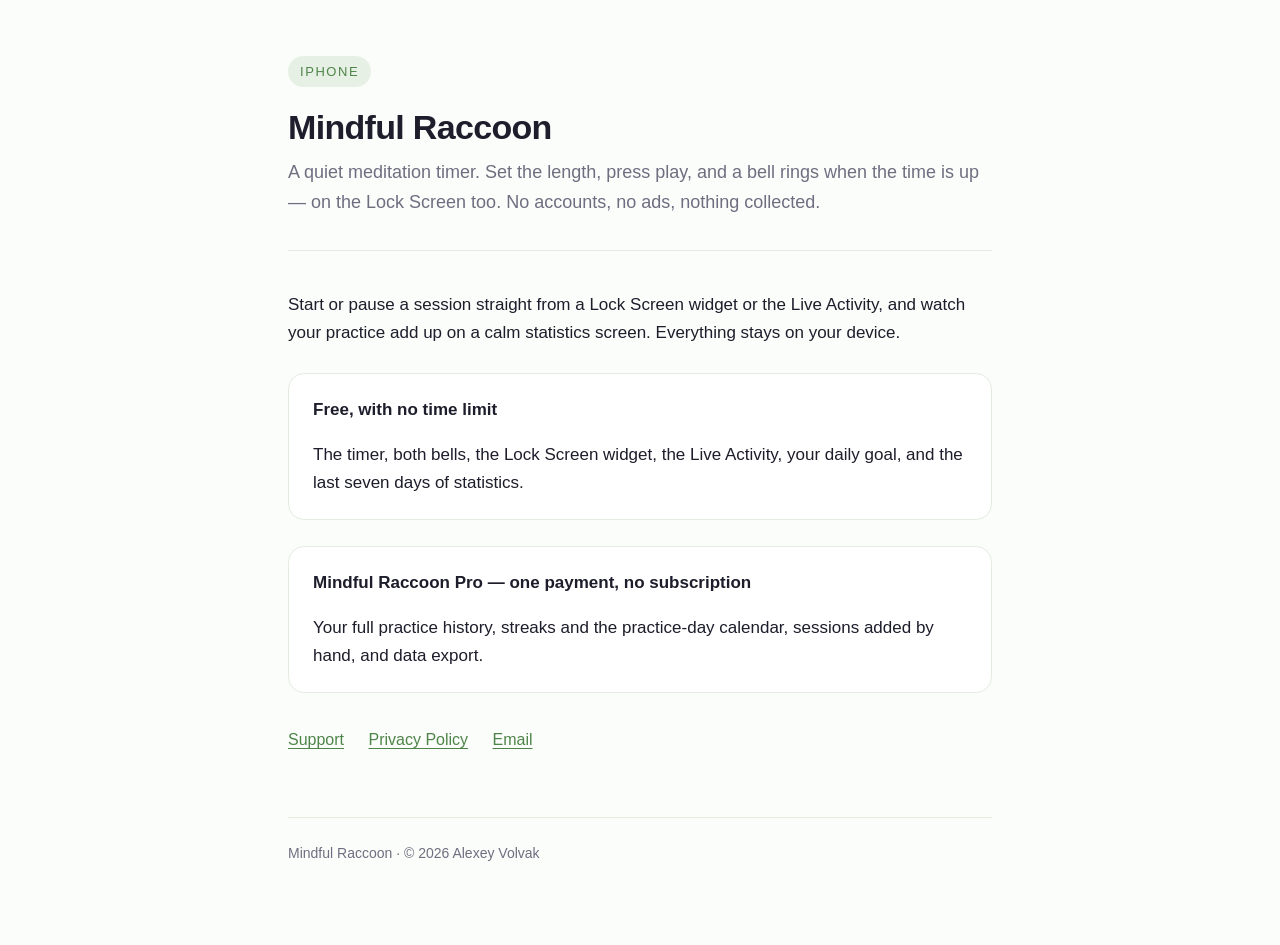
==== index.html @ 98d39226 "Mindful Raccoon: support and privacy pages" ====
<!doctype html>
<html lang="en">
<head>
<meta charset="utf-8">
<meta name="viewport" content="width=device-width, initial-scale=1">
<title>Mindful Raccoon — a quiet meditation timer</title>
<meta name="description" content="A calm, no-frills meditation timer for iPhone. No accounts, no ads, no data collection.">
<link rel="stylesheet" href="style.css">
</head>
<body>
<div class="wrap">

<header>
  <span class="mark">iPhone</span>
  <h1>Mindful Raccoon</h1>
  <p class="lede">A quiet meditation timer. Set the length, press play, and a bell
  rings when the time is up — on the Lock Screen too. No accounts, no ads, nothing
  collected.</p>
</header>

<p>Start or pause a session straight from a Lock Screen widget or the Live Activity,
and watch your practice add up on a calm statistics screen. Everything stays on your
device.</p>

<div class="card">
  <h3>Free, with no time limit</h3>
  <p>The timer, both bells, the Lock Screen widget, the Live Activity, your daily
  goal, and the last seven days of statistics.</p>
</div>

<div class="card">
  <h3>Mindful Raccoon Pro — one payment, no subscription</h3>
  <p>Your full practice history, streaks and the practice-day calendar, sessions added
  by hand, and data export.</p>
</div>

<nav class="links">
  <a href="support.html">Support</a>
  <a href="privacy.html">Privacy Policy</a>
  <a href="mailto:alexey.volvak@gmail.com?subject=Mindful%20Raccoon">Email</a>
</nav>

<footer>
  Mindful Raccoon · © 2026 Alexey Volvak
</footer>

</div>
</body>
</html>
---- style.css ----
/* Mindful Raccoon — support & legal pages.
   Self-contained: no fonts, scripts or images from anywhere else. */

:root {
  --ink: #1D1D2B;
  --ink-soft: #6E6E80;
  --paper: #FBFDFA;
  --card: #FFFFFF;
  --leaf: #6FA368;
  --leaf-deep: #4E8449;
  --leaf-pale: #E7F0E4;
  --rule: #E4EBE1;
}

@media (prefers-color-scheme: dark) {
  :root {
    --ink: #ECEFEA;
    --ink-soft: #A2A8A0;
    --paper: #141714;
    --card: #1B1F1B;
    --leaf: #8CBB85;
    --leaf-deep: #A8CFA1;
    --leaf-pale: #232C22;
    --rule: #2A322A;
  }
}

* { box-sizing: border-box; }

body {
  margin: 0;
  padding: 0 20px 80px;
  background: var(--paper);
  color: var(--ink);
  font: 17px/1.65 -apple-system, BlinkMacSystemFont, "Segoe UI", Roboto, Helvetica, Arial, sans-serif;
  -webkit-text-size-adjust: 100%;
}

.wrap { max-width: 44rem; margin: 0 auto; }

header {
  padding: 56px 0 32px;
  border-bottom: 1px solid var(--rule);
  margin-bottom: 40px;
}

.mark {
  display: inline-block;
  font-size: 13px;
  letter-spacing: 0.12em;
  text-transform: uppercase;
  color: var(--leaf-deep);
  background: var(--leaf-pale);
  padding: 5px 12px;
  border-radius: 999px;
  margin-bottom: 20px;
}

h1 { font-size: 34px; line-height: 1.2; margin: 0 0 10px; letter-spacing: -0.02em; }
h2 { font-size: 21px; margin: 44px 0 12px; letter-spacing: -0.01em; }
h3 { font-size: 17px; margin: 28px 0 6px; }

.lede { color: var(--ink-soft); font-size: 18px; margin: 0; }
.meta { color: var(--ink-soft); font-size: 14px; margin-top: 18px; }

p, li { color: var(--ink); }
ul { padding-left: 22px; }
li { margin: 6px 0; }

a { color: var(--leaf-deep); text-underline-offset: 3px; }
a:hover { color: var(--leaf); }

.card {
  background: var(--card);
  border: 1px solid var(--rule);
  border-radius: 16px;
  padding: 22px 24px;
  margin: 26px 0;
}
.card h3 { margin-top: 0; }
.card p:last-child { margin-bottom: 0; }

.callout {
  background: var(--leaf-pale);
  border: none;
  border-left: 3px solid var(--leaf);
  border-radius: 0 12px 12px 0;
  padding: 16px 20px;
  margin: 26px 0;
}
.callout p { margin: 0; }

nav.links { margin: 34px 0 0; font-size: 16px; }
nav.links a { margin-right: 20px; white-space: nowrap; }

footer {
  margin-top: 64px;
  padding-top: 24px;
  border-top: 1px solid var(--rule);
  color: var(--ink-soft);
  font-size: 14px;
}
footer a { color: var(--ink-soft); }
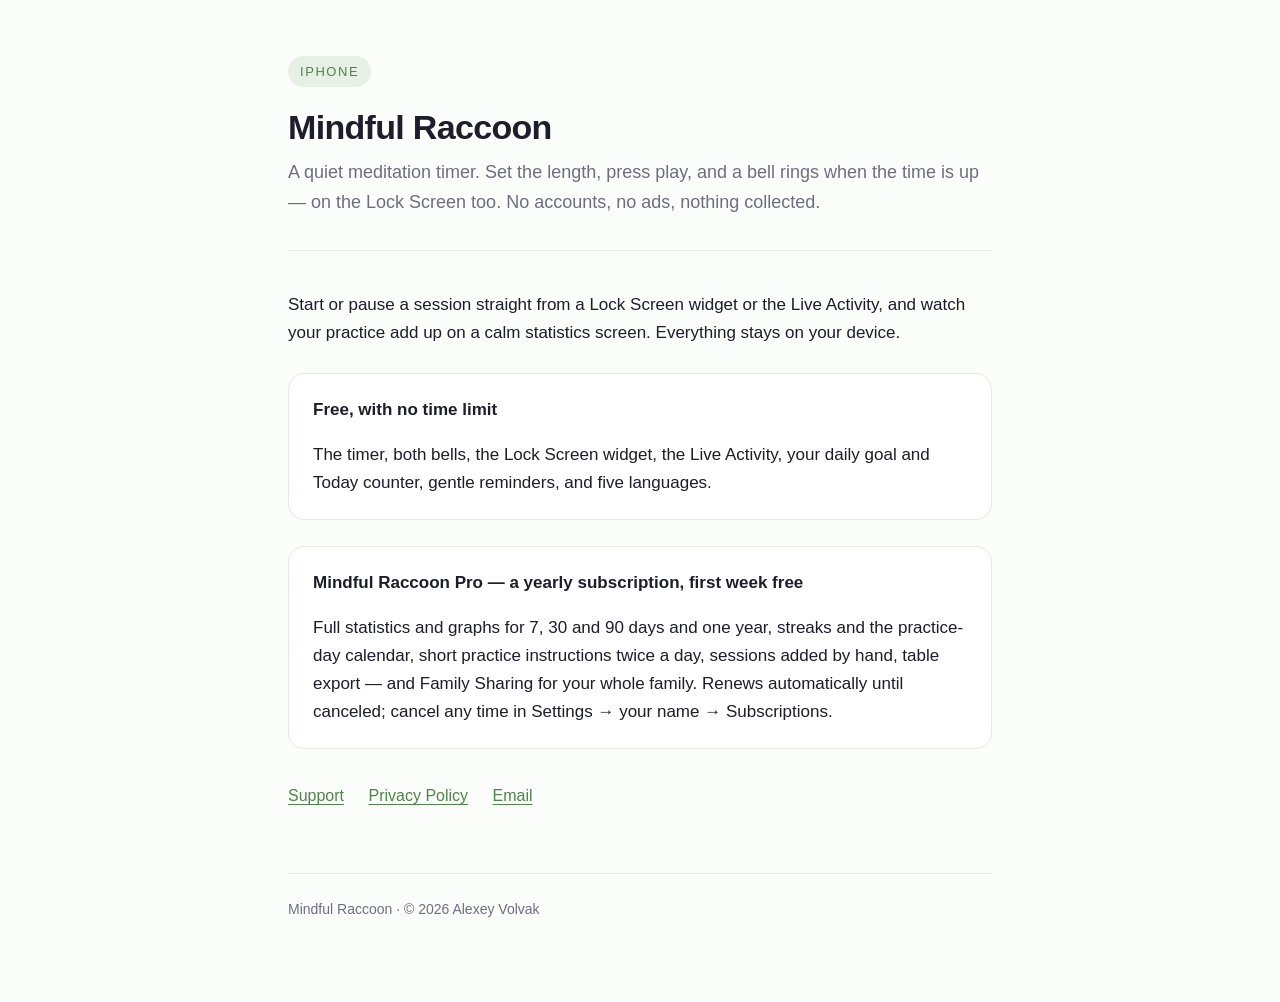
==== commit b7e97d90: "Update site for the subscription model Mindful Raccoon Pro is a yearly auto-renewable subscription w" ====
--- a/index.html
+++ b/index.html
@@ -25,13 +25,15 @@
 <div class="card">
   <h3>Free, with no time limit</h3>
   <p>The timer, both bells, the Lock Screen widget, the Live Activity, your daily
-  goal, and the last seven days of statistics.</p>
+  goal and Today counter, gentle reminders, and five languages.</p>
 </div>
 
 <div class="card">
-  <h3>Mindful Raccoon Pro — one payment, no subscription</h3>
-  <p>Your full practice history, streaks and the practice-day calendar, sessions added
-  by hand, and data export.</p>
+  <h3>Mindful Raccoon Pro — a yearly subscription, first week free</h3>
+  <p>Full statistics and graphs for 7, 30 and 90 days and one year, streaks and the
+  practice-day calendar, short practice instructions twice a day, sessions added by
+  hand, table export — and Family Sharing for your whole family. Renews automatically
+  until canceled; cancel any time in Settings&nbsp;→ your name&nbsp;→ Subscriptions.</p>
 </div>
 
 <nav class="links">
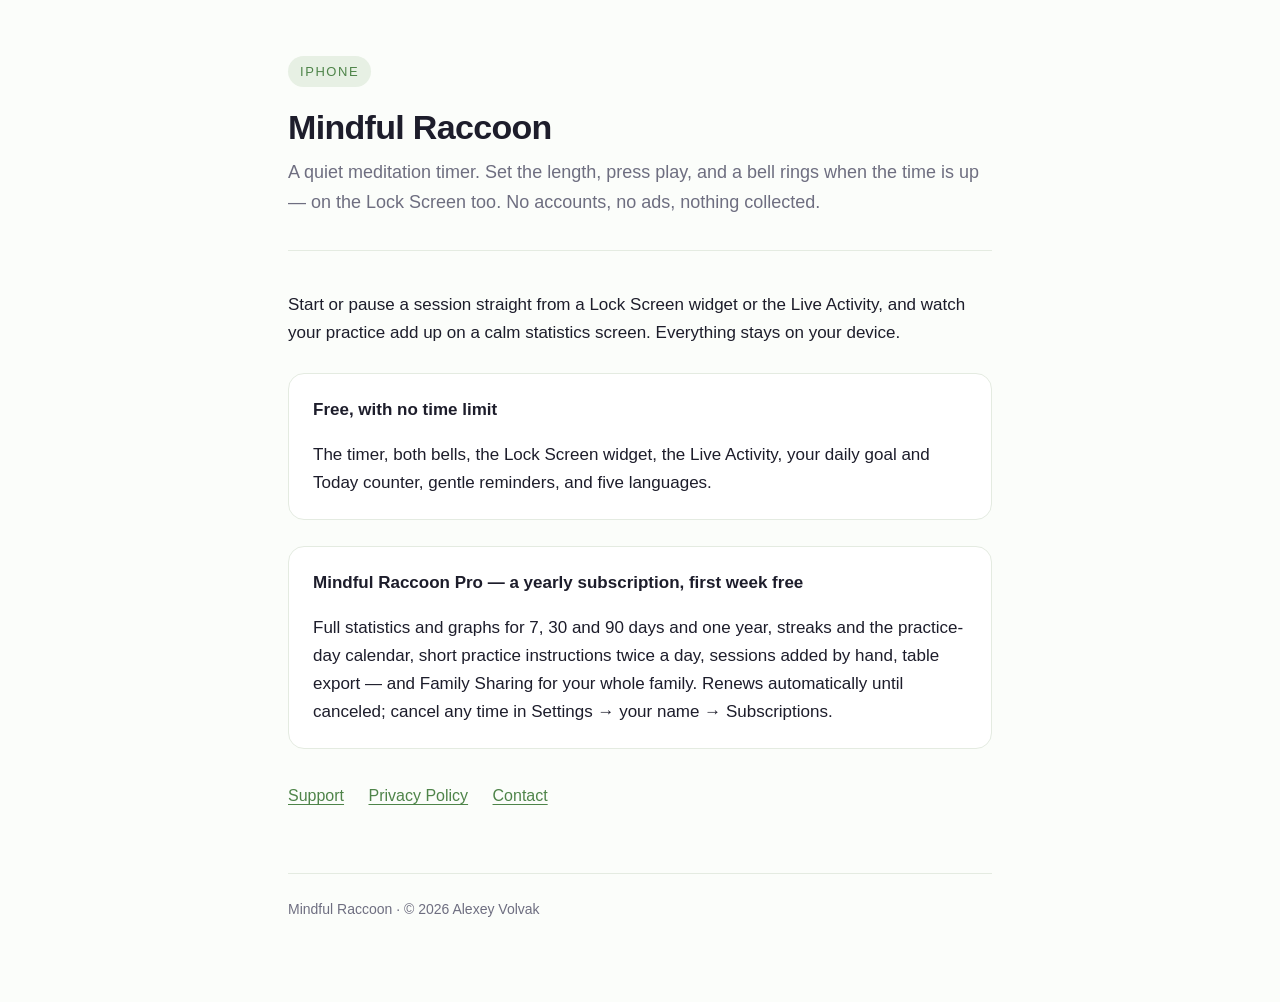
==== commit 1e954ad2: "Replace the personal email with a support form A public page with a private address on it invites sp" ====
--- a/index.html
+++ b/index.html
@@ -39,7 +39,7 @@
 <nav class="links">
   <a href="support.html">Support</a>
   <a href="privacy.html">Privacy Policy</a>
-  <a href="mailto:alexey.volvak@gmail.com?subject=Mindful%20Raccoon">Email</a>
+  <a href="https://docs.google.com/forms/d/e/1FAIpQLSdSzc4A0OAxSuI7OztrOp2fZ8YMhzFdzA9xwN0ARAfInkWWnQ/viewform">Contact</a>
 </nav>
 
 <footer>
